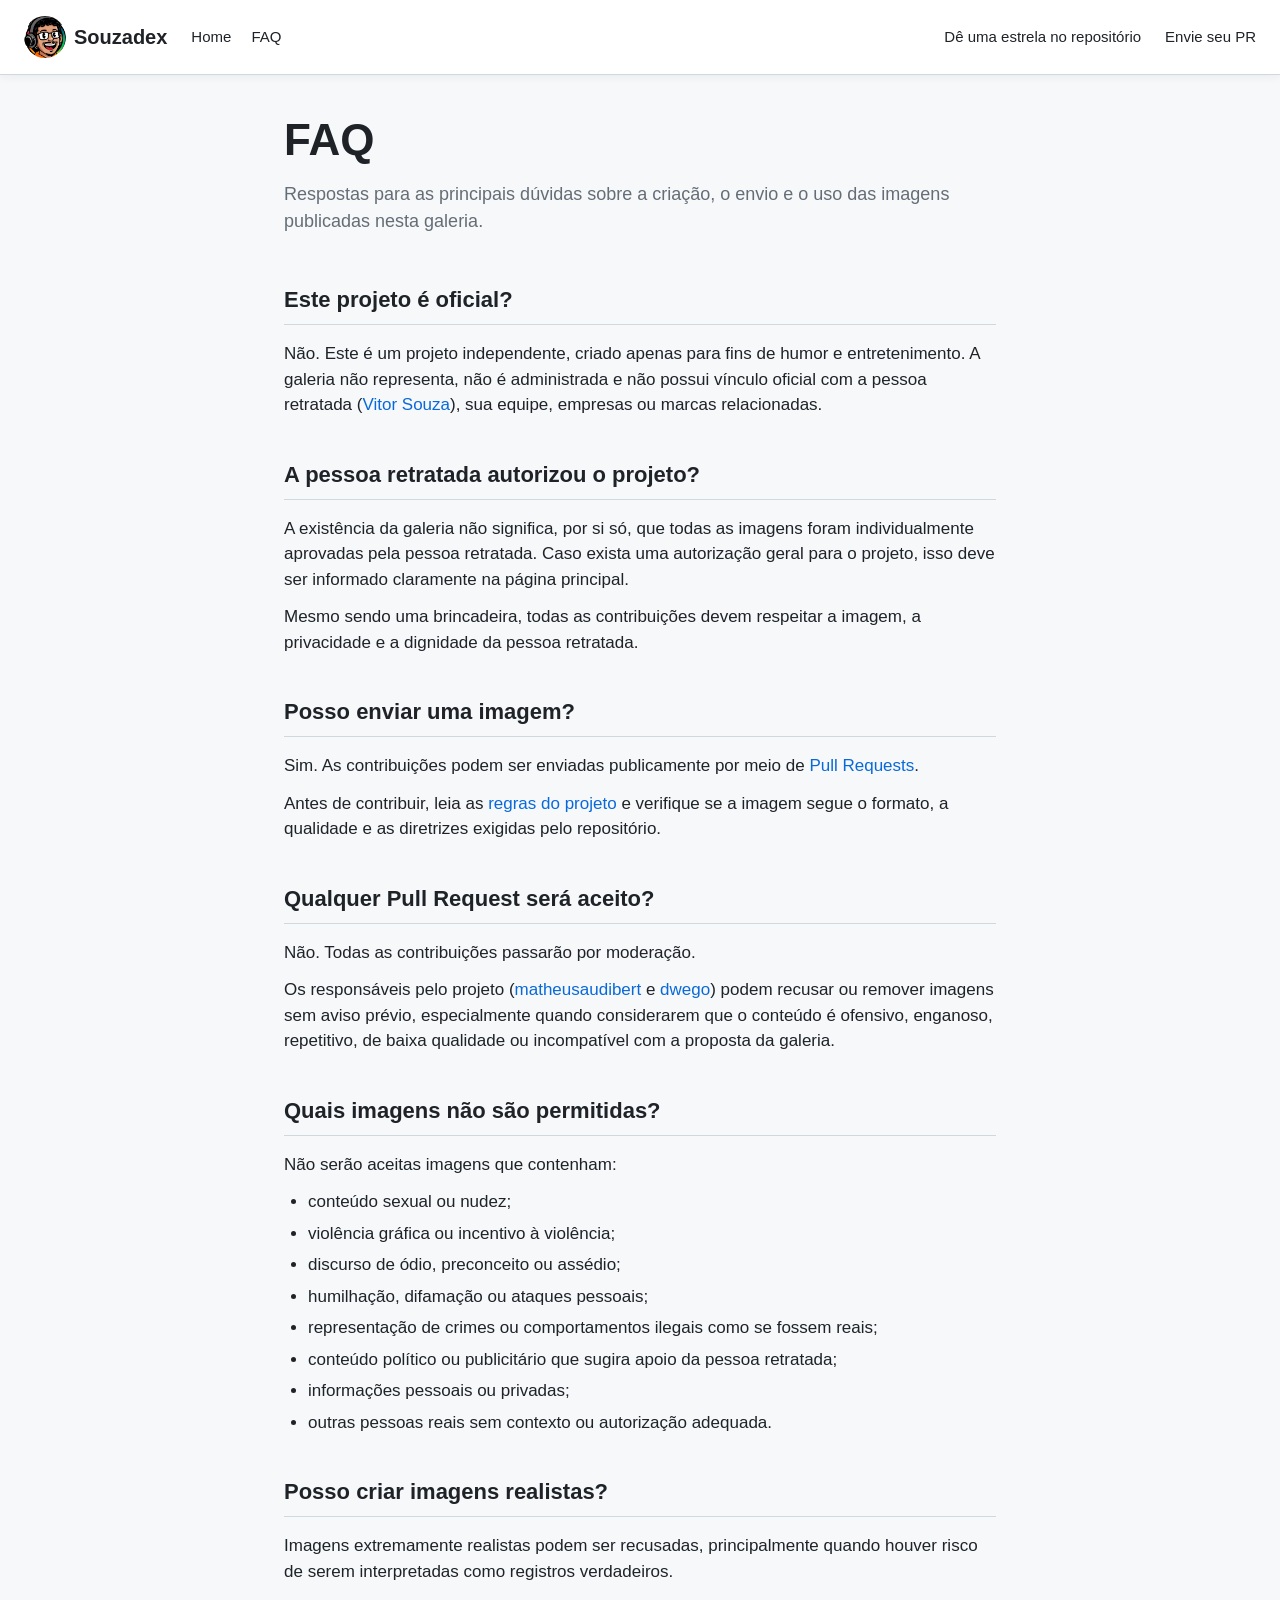
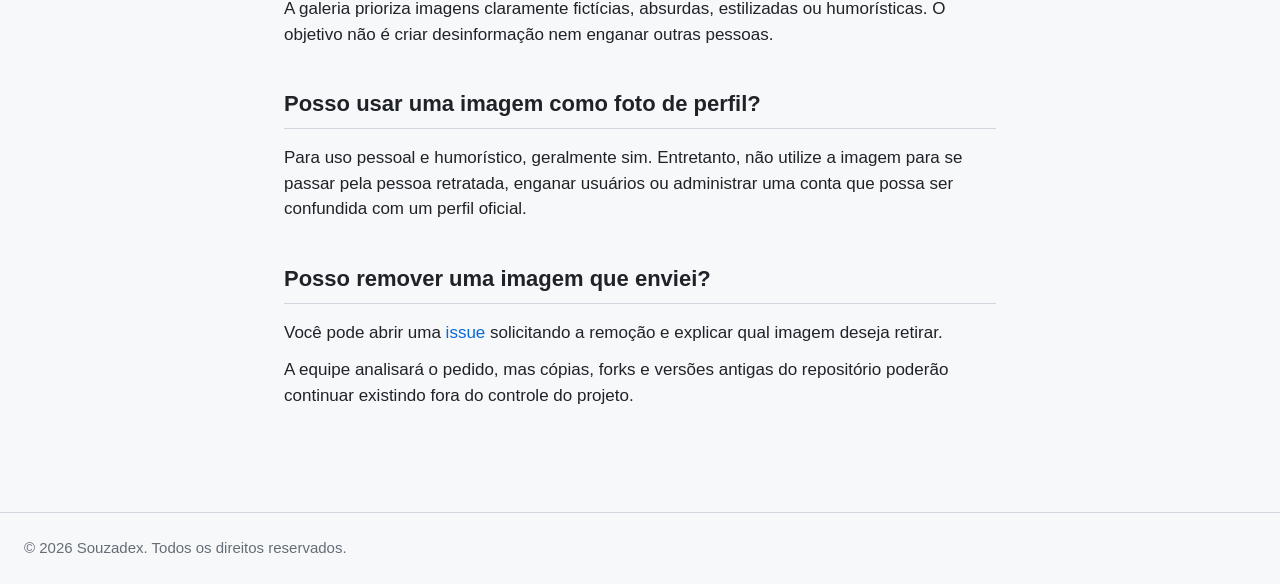
==== faq.html @ 67a1d586 "Refactor code structure for improved readability and maintainability" ====
<!DOCTYPE html>
<html lang="pt-BR">

<head>
  <meta charset="utf-8">
  <meta name="viewport" content="width=device-width, initial-scale=1">
  <title>Souzadex</title>
  <meta name="description"
    content="Souzadex — respostas para as principais dúvidas sobre a criação, o envio e o uso das imagens da galeria.">
  <link rel="icon" href="assets/icon.ico" type="image/x-icon">
  <link rel="stylesheet" href="styles/style.css">
</head>

<body>
  <header class="header">
    <div class="container header-inner">
      <a class="brand" href="./">
        <img class="brand-mark" src="assets/logo.png" alt="Souzadex" width="42" height="42">
        Souzadex
      </a>
      <nav class="header-nav">
        <a href="index.html">Home</a>
        <a href="faq.html">FAQ</a>
      </nav>
      <nav class="header-links">
        <a href="https://github.com/matheusaudibert/souzadex" target="_blank" rel="noopener">Dê uma estrela
          no repositório</a>
        <a href="https://github.com/matheusaudibert/souzadex/upload/main/assets/images" target="_blank"
          rel="noopener">Envie seu PR</a>
      </nav>
    </div>
  </header>

  <main class="container faq">
    <h1 class="faq-title">FAQ</h1>
    <p class="faq-subtitle">Respostas para as principais dúvidas sobre a criação, o envio e o uso das imagens
      publicadas nesta galeria.</p>

    <section class="faq-item">
      <h2>Este projeto é oficial?</h2>
      <hr>
      <p>Não. Este é um projeto independente, criado apenas para fins de humor e entretenimento. A galeria não
        representa, não é administrada e não possui vínculo oficial com a pessoa retratada (<a
          href="https://github.com/vsouzx" target="_blank" rel="noopener">Vitor Souza</a>), sua equipe, empresas ou
        marcas relacionadas.</p>
    </section>

    <section class="faq-item">
      <h2>A pessoa retratada autorizou o projeto?</h2>
      <hr>
      <p>A existência da galeria não significa, por si só, que todas as imagens foram individualmente aprovadas pela
        pessoa retratada. Caso exista uma autorização geral para o projeto, isso deve ser informado claramente na
        página principal.</p>
      <p>Mesmo sendo uma brincadeira, todas as contribuições devem respeitar a imagem, a privacidade e a dignidade da
        pessoa retratada.</p>
    </section>

    <section class="faq-item">
      <h2>Posso enviar uma imagem?</h2>
      <hr>
      <p>Sim. As contribuições podem ser enviadas publicamente por meio de <a
          href="https://github.com/matheusaudibert/souzadex/pulls" target="_blank" rel="noopener">Pull Requests</a>.</p>
      <p>Antes de contribuir, leia as <a href="https://github.com/matheusaudibert/souzadex/blob/main/CONTRIBUTING.md"
          target="_blank" rel="noopener">regras do projeto</a> e verifique se a imagem segue o formato, a qualidade e as
        diretrizes exigidas pelo repositório.</p>
    </section>

    <section class="faq-item">
      <h2>Qualquer Pull Request será aceito?</h2>
      <hr>
      <p>Não. Todas as contribuições passarão por moderação.</p>
      <p>Os responsáveis pelo projeto (<a href="https://github.com/matheusaudibert" target="_blank"
          rel="noopener">matheusaudibert</a> e <a href="https://github.com/dwego" target="_blank"
          rel="noopener">dwego</a>) podem recusar ou remover imagens sem aviso prévio, especialmente quando
        considerarem que o conteúdo é ofensivo, enganoso, repetitivo, de baixa qualidade ou incompatível com a proposta
        da galeria.</p>
    </section>

    <section class="faq-item">
      <h2>Quais imagens não são permitidas?</h2>
      <hr>
      <p>Não serão aceitas imagens que contenham:</p>
      <ul>
        <li>conteúdo sexual ou nudez;</li>
        <li>violência gráfica ou incentivo à violência;</li>
        <li>discurso de ódio, preconceito ou assédio;</li>
        <li>humilhação, difamação ou ataques pessoais;</li>
        <li>representação de crimes ou comportamentos ilegais como se fossem reais;</li>
        <li>conteúdo político ou publicitário que sugira apoio da pessoa retratada;</li>
        <li>informações pessoais ou privadas;</li>
        <li>outras pessoas reais sem contexto ou autorização adequada.</li>
      </ul>
    </section>

    <section class="faq-item">
      <h2>Posso criar imagens realistas?</h2>
      <hr>
      <p>Imagens extremamente realistas podem ser recusadas, principalmente quando houver risco de serem interpretadas
        como registros verdadeiros.</p>
      <p>A galeria prioriza imagens claramente fictícias, absurdas, estilizadas ou humorísticas. O objetivo não é criar
        desinformação nem enganar outras pessoas.</p>
    </section>

    <section class="faq-item">
      <h2>Posso usar uma imagem como foto de perfil?</h2>
      <hr>
      <p>Para uso pessoal e humorístico, geralmente sim. Entretanto, não utilize a imagem para se passar pela pessoa
        retratada, enganar usuários ou administrar uma conta que possa ser confundida com um perfil oficial.</p>
    </section>

    <section class="faq-item">
      <h2>Posso remover uma imagem que enviei?</h2>
      <hr>
      <p>Você pode abrir uma <a href="https://github.com/matheusaudibert/souzadex/issues" target="_blank"
          rel="noopener">issue</a> solicitando a remoção e explicar qual imagem deseja retirar.</p>
      <p>A equipe analisará o pedido, mas cópias, forks e versões antigas do repositório poderão continuar existindo
        fora do controle do projeto.</p>
    </section>
  </main>

  <footer class="footer">
    <div class="container">
      <p>© 2026 Souzadex. Todos os direitos reservados.</p>
    </div>
  </footer>
</body>

</html>
---- styles/style.css ----
@font-face {
  font-family: "Alliance No.1";
  src: url("../assets/fonts/AllianceNo1-Regular.woff2") format("woff2");
  font-weight: 400;
  font-style: normal;
  font-display: swap;
}

@font-face {
  font-family: "Alliance No.1";
  src: url("../assets/fonts/AllianceNo1-Medium.woff2") format("woff2");
  font-weight: 500;
  font-style: normal;
  font-display: swap;
}

@font-face {
  font-family: "Alliance No.1";
  src: url("../assets/fonts/AllianceNo1-SemiBold.woff2") format("woff2");
  font-weight: 600;
  font-style: normal;
  font-display: swap;
}

@font-face {
  font-family: "Alliance No.1";
  src: url("../assets/fonts/AllianceNo1-Bold.woff2") format("woff2");
  font-weight: 700;
  font-style: normal;
  font-display: swap;
}

:root {
  --bg: #f6f8fa;
  --card-bg: #ffffff;
  --border: #d0d7de;
  --text: #1f2328;
  --text-muted: #656d76;
  --link: #0969da;
  --radius: 6px;
}

* {
  box-sizing: border-box;
  margin: 0;
  padding: 0;
}

html {
  overflow-y: scroll;
}

body {
  font-family: "Alliance No.1", -apple-system, BlinkMacSystemFont, "Segoe UI", "Noto Sans", Helvetica, Arial, sans-serif;
  background: var(--bg);
  color: var(--text);
  font-size: 17px;
  line-height: 1.5;
}

a {
  color: var(--link);
  text-decoration: none;
}

a:hover {
  text-decoration: underline;
}

.container {
  max-width: 1600px;
  margin: 0 auto;
  padding: 0 24px;
}

@media (max-width: 640px) {
  .container {
    padding: 0 8px;
  }
}

/* Header */
.header {
  position: sticky;
  top: 0;
  z-index: 10;
  background: var(--card-bg);
  border-bottom: 1px solid var(--border);
  box-shadow: 0 2px 8px rgba(31, 35, 40, 0.06);
  margin-bottom: 32px;
}

.header-inner {
  display: flex;
  align-items: center;
  gap: 16px;
  padding-top: 16px;
  padding-bottom: 16px;
}

.brand {
  display: flex;
  align-items: center;
  gap: 8px;
  font-size: 20px;
  font-weight: 600;
  color: var(--text);
}

.brand:hover {
  text-decoration: none;
}

.brand-mark {
  display: block;
  width: 42px;
  height: 42px;
  border-radius: 50%;
  object-fit: cover;
}

.header-nav {
  display: flex;
  align-items: center;
  gap: 20px;
  margin-left: 8px;
  font-size: 15px;
}

.header-nav a {
  color: var(--text);
}

.header-links {
  display: flex;
  align-items: center;
  gap: 24px;
  margin-left: auto;
  font-size: 15px;
}

.header-links a {
  color: var(--text);
}

/* Grid */
.grid {
  display: grid;
  grid-template-columns: repeat(4, 1fr);
  gap: 32px;
  padding-bottom: 48px;
}

@media (max-width: 1024px) {
  .grid {
    grid-template-columns: repeat(3, 1fr);
  }
}

@media (max-width: 768px) {
  .grid {
    grid-template-columns: repeat(2, 1fr);
  }
}

@media (max-width: 480px) {
  .grid {
    grid-template-columns: 1fr;
  }
}

/* Card */
.card-image {
  display: block;
  padding: 8px;
  margin-bottom: 12px;
  background: var(--card-bg);
  border: 1px solid var(--border);
  border-radius: var(--radius);
  transition: box-shadow 0.15s ease, transform 0.15s ease;
}

.card-image:hover {
  box-shadow: 0 3px 12px rgba(31, 35, 40, 0.15);
  transform: translateY(-2px);
}

.card-image img {
  display: block;
  width: 100%;
  aspect-ratio: 1;
  object-fit: cover;
  border-radius: calc(var(--radius) - 2px);
}

.card-info {
  display: flex;
  align-items: center;
  justify-content: space-between;
  gap: 8px;
}

.card-title {
  font-size: 19px;
  font-weight: 600;
}

.card-title a {
  color: var(--text);
}

.card-number {
  color: var(--text-muted);
  font-weight: 400;
  padding-right: 4px;
}

.card-authors {
  display: flex;
  flex-wrap: nowrap;
  gap: 4px;
}

.card-authors img {
  display: block;
  border-radius: 4px;
}

/* Detail page */
.back-link {
  font-size: 15px;
  margin-left: auto;
  color: var(--text-muted);
}

.detail-container {
  display: flex;
  justify-content: center;
  padding-bottom: 48px;
}

.card-detail {
  width: 100%;
  max-width: 640px;
}

.card-detail .card-image:hover {
  transform: none;
}

.card-detail .card-title {
  font-size: 26px;
}

/* FAQ */
.faq {
  max-width: 760px;
  padding-bottom: 64px;
}

.faq-title {
  font-size: 44px;
  font-weight: 700;
  margin-bottom: 8px;
}

.faq-subtitle {
  font-size: 18px;
  color: var(--text-muted);
  margin-bottom: 48px;
}

.faq-item {
  margin-bottom: 40px;
}

.faq-item h2 {
  font-size: 22px;
  font-weight: 600;
  margin-bottom: 8px;
}

.faq-item hr {
  border: 0;
  border-top: 1px solid var(--border);
  margin-bottom: 16px;
}

.faq-item p {
  margin-bottom: 12px;
}

.faq-item ul {
  padding-left: 24px;
}

.faq-item li {
  margin-bottom: 6px;
}

/* Empty state */
.empty {
  padding: 48px 0;
  text-align: center;
  color: var(--text-muted);
}

/* Footer */
.footer {
  color: var(--text-muted);
  font-size: 15px;
}

.footer .container {
  border-top: 1px solid var(--border);
  padding-top: 24px;
  padding-bottom: 24px;
}
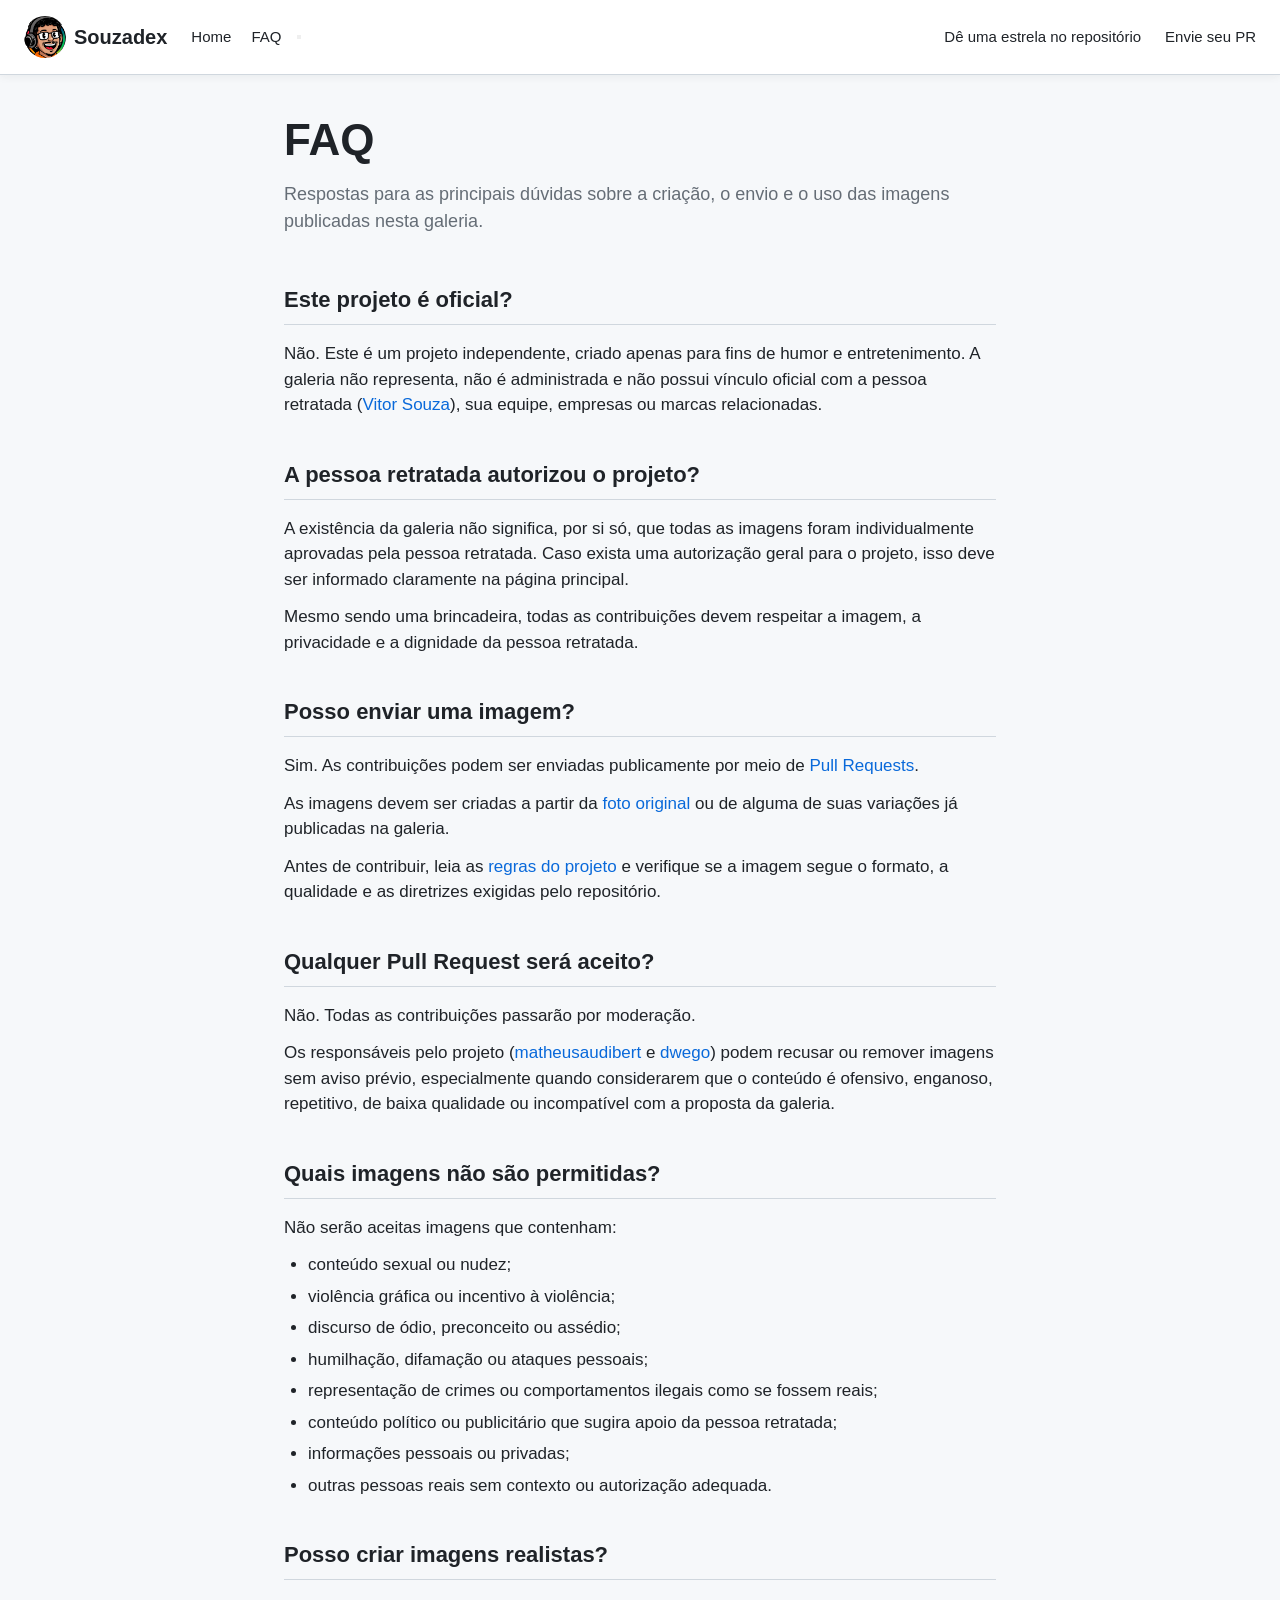
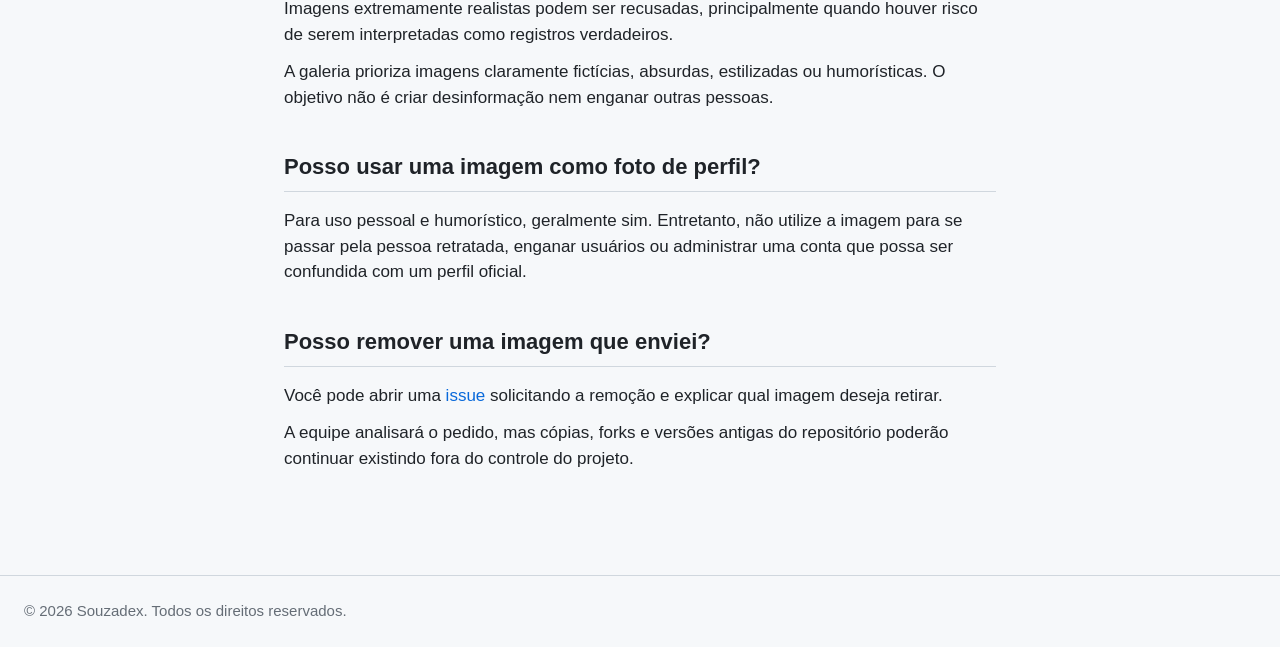
==== commit 95e76ca3: "docs: update CONTRIBUTING.md and FAQ to clarify image creation guidelines" ====
--- a/faq.html
+++ b/faq.html
@@ -5,8 +5,7 @@
   <meta charset="utf-8">
   <meta name="viewport" content="width=device-width, initial-scale=1">
   <title>Souzadex</title>
-  <meta name="description"
-    content="Souzadex — respostas para as principais dúvidas sobre a criação, o envio e o uso das imagens da galeria.">
+  <meta name="description" content="Souzadex, a galeria de fotos de IA do Vitor Souza">
   <link rel="icon" href="assets/icon.ico" type="image/x-icon">
   <link rel="stylesheet" href="styles/style.css">
 </head>
@@ -22,10 +21,15 @@
         <a href="index.html">Home</a>
         <a href="faq.html">FAQ</a>
       </nav>
+      <button class="menu-toggle" type="button" aria-label="Abrir menu" aria-expanded="false">
+        <span></span>
+        <span></span>
+        <span></span>
+      </button>
       <nav class="header-links">
         <a href="https://github.com/matheusaudibert/souzadex" target="_blank" rel="noopener">Dê uma estrela
           no repositório</a>
-        <a href="https://github.com/matheusaudibert/souzadex/upload/main/assets/images" target="_blank"
+        <a href="https://github.com/matheusaudibert/souzadex/blob/main/CONTRIBUTING.md" target="_blank"
           rel="noopener">Envie seu PR</a>
       </nav>
     </div>
@@ -60,6 +64,8 @@
       <hr>
       <p>Sim. As contribuições podem ser enviadas publicamente por meio de <a
           href="https://github.com/matheusaudibert/souzadex/pulls" target="_blank" rel="noopener">Pull Requests</a>.</p>
+      <p>As imagens devem ser criadas a partir da <a href="souza.html?foto=Original.jpeg">foto original</a> ou de
+        alguma de suas variações já publicadas na galeria.</p>
       <p>Antes de contribuir, leia as <a href="https://github.com/matheusaudibert/souzadex/blob/main/CONTRIBUTING.md"
           target="_blank" rel="noopener">regras do projeto</a> e verifique se a imagem segue o formato, a qualidade e as
         diretrizes exigidas pelo repositório.</p>
@@ -123,6 +129,8 @@
       <p>© 2026 Souzadex. Todos os direitos reservados.</p>
     </div>
   </footer>
+
+  <script src="scripts/menu.js"></script>
 </body>
 
 </html>
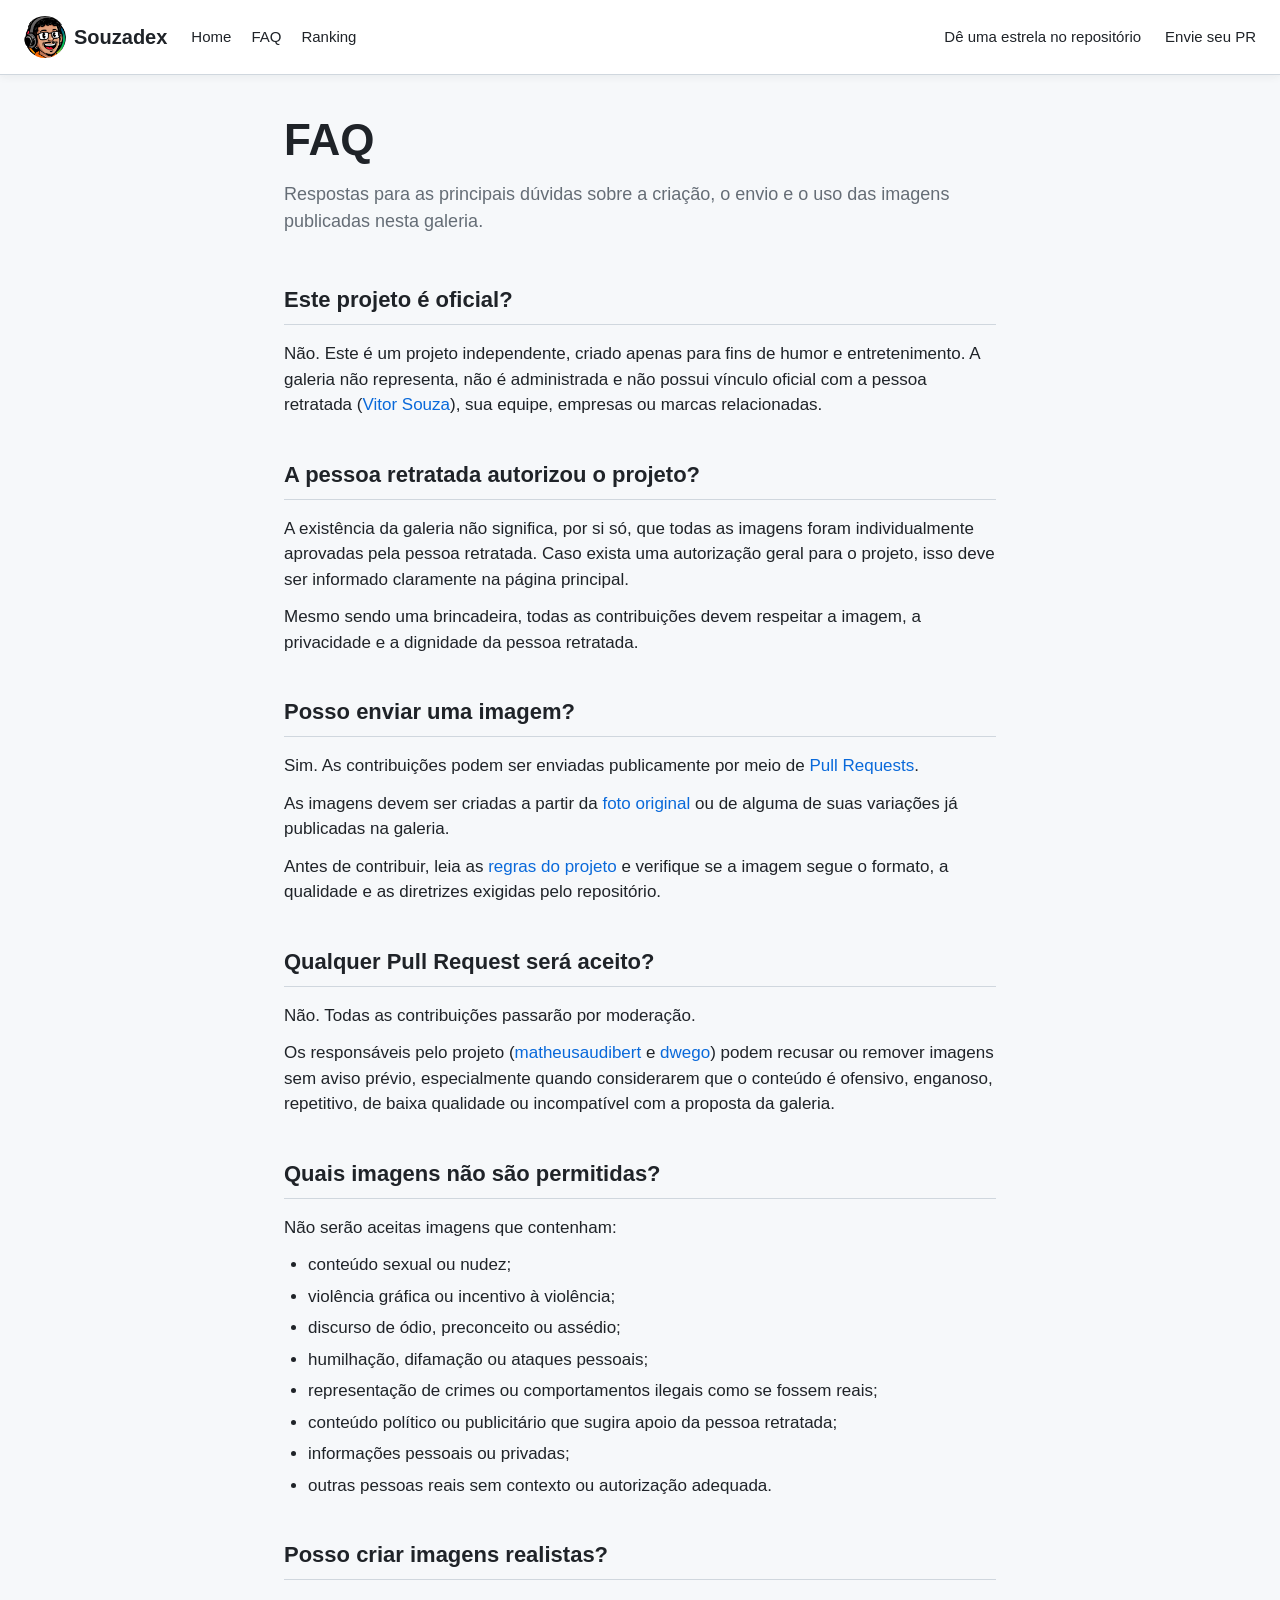
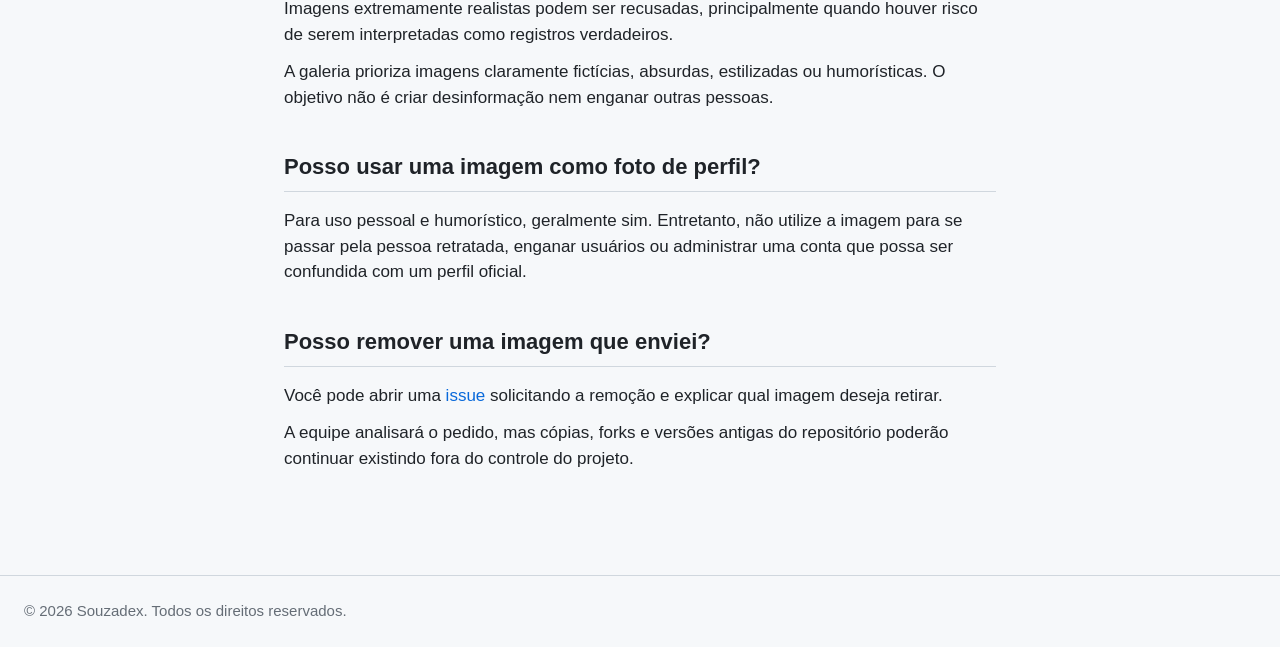
==== commit 01f570c1: "Merge pull request #43 from yasmini-mp3/feat/add-ranking-page feat: souza ranking" ====
--- a/faq.html
+++ b/faq.html
@@ -5,7 +5,18 @@
   <meta charset="utf-8">
   <meta name="viewport" content="width=device-width, initial-scale=1">
   <title>Souzadex</title>
-  <meta name="description" content="Souzadex, a galeria de fotos de IA do Vitor Souza">
+  <meta name="description" content="Galeria de fotos de IA do @souzaa.dev">
+  <meta property="og:type" content="website">
+  <meta property="og:title" content="Souzadex">
+  <meta property="og:description" content="Galeria de fotos de IA do @souzaa.dev">
+  <meta property="og:url" content="https://souzadex.vercel.app/faq.html">
+  <meta property="og:image" content="https://souzadex.vercel.app/assets/preview.png">
+  <meta property="og:image:width" content="968">
+  <meta property="og:image:height" content="443">
+  <meta name="twitter:card" content="summary_large_image">
+  <meta name="twitter:title" content="Souzadex">
+  <meta name="twitter:description" content="Galeria de fotos de IA do @souzaa.dev">
+  <meta name="twitter:image" content="https://souzadex.vercel.app/assets/preview.png">
   <link rel="icon" href="assets/icon.ico" type="image/x-icon">
   <link rel="stylesheet" href="styles/style.css">
 </head>
@@ -20,6 +31,7 @@
       <nav class="header-nav">
         <a href="index.html">Home</a>
         <a href="faq.html">FAQ</a>
+        <a href="ranking.html">Ranking</a>
       </nav>
       <button class="menu-toggle" type="button" aria-label="Abrir menu" aria-expanded="false">
         <span></span>
@@ -29,8 +41,8 @@
       <nav class="header-links">
         <a href="https://github.com/matheusaudibert/souzadex" target="_blank" rel="noopener">Dê uma estrela
           no repositório</a>
-        <a href="https://github.com/matheusaudibert/souzadex/blob/main/CONTRIBUTING.md" target="_blank"
-          rel="noopener">Envie seu PR</a>
+        <a href="https://github.com/matheusaudibert/souzadex/blob/main/CONTRIBUTING.md#enviando-um-souza"
+          target="_blank" rel="noopener">Envie seu PR</a>
       </nav>
     </div>
   </header>
@@ -64,7 +76,7 @@
       <hr>
       <p>Sim. As contribuições podem ser enviadas publicamente por meio de <a
           href="https://github.com/matheusaudibert/souzadex/pulls" target="_blank" rel="noopener">Pull Requests</a>.</p>
-      <p>As imagens devem ser criadas a partir da <a href="souza.html?foto=Original.jpeg">foto original</a> ou de
+      <p>As imagens devem ser criadas a partir da <a href="souza.html?foto=original.jpeg">foto original</a> ou de
         alguma de suas variações já publicadas na galeria.</p>
       <p>Antes de contribuir, leia as <a href="https://github.com/matheusaudibert/souzadex/blob/main/CONTRIBUTING.md"
           target="_blank" rel="noopener">regras do projeto</a> e verifique se a imagem segue o formato, a qualidade e as
--- a/styles/style.css
+++ b/styles/style.css
@@ -143,12 +143,109 @@
   color: var(--text);
 }
 
+.download-original {
+  display: inline-flex;
+  align-items: center;
+  gap: 6px;
+  padding: 5px 12px;
+  color: var(--text-muted);
+  border: 1px solid var(--border);
+  border-radius: var(--radius);
+  transition: color 0.15s ease, border-color 0.15s ease;
+}
+
+.header-links a.download-original {
+  color: var(--text-muted);
+}
+
+.download-original:hover {
+  color: var(--link);
+  border-color: var(--link);
+  text-decoration: none;
+}
+
+.menu-toggle {
+  display: none;
+  flex-direction: column;
+  justify-content: center;
+  gap: 5px;
+  width: 40px;
+  height: 40px;
+  margin-left: auto;
+  padding: 10px 9px;
+  background: none;
+  border: 1px solid var(--border);
+  border-radius: var(--radius);
+  cursor: pointer;
+}
+
+.menu-toggle span {
+  display: block;
+  width: 100%;
+  height: 2px;
+  background: var(--text);
+  border-radius: 1px;
+  transition: transform 0.2s ease, opacity 0.2s ease;
+}
+
+@media (max-width: 768px) {
+  .menu-toggle {
+    display: flex;
+  }
+
+  .menu-open .menu-toggle span:nth-child(1) {
+    transform: translateY(7px) rotate(45deg);
+  }
+
+  .menu-open .menu-toggle span:nth-child(2) {
+    opacity: 0;
+  }
+
+  .menu-open .menu-toggle span:nth-child(3) {
+    transform: translateY(-7px) rotate(-45deg);
+  }
+
+  .header-links {
+    display: none;
+    position: absolute;
+    top: 100%;
+    left: 0;
+    right: 0;
+    flex-direction: column;
+    align-items: stretch;
+    gap: 0;
+    margin: 0;
+    padding: 4px 24px;
+    background: var(--card-bg);
+    border-bottom: 1px solid var(--border);
+    box-shadow: 0 8px 16px rgba(31, 35, 40, 0.1);
+  }
+
+  .menu-open .header-links {
+    display: flex;
+  }
+
+  .header-links a {
+    padding: 12px 0;
+  }
+
+  .header-links a + a {
+    border-top: 1px solid var(--border);
+  }
+
+  .header-links a.download-original {
+    color: var(--text);
+    border: 0;
+    border-radius: 0;
+  }
+}
+
 /* Grid */
 .grid {
   display: grid;
   grid-template-columns: repeat(4, 1fr);
   gap: 32px;
-  padding-bottom: 48px;
+  padding-bottom: 32px;
 }
 
 @media (max-width: 1024px) {
@@ -167,6 +264,95 @@
   .grid {
     grid-template-columns: 1fr;
   }
+}
+
+/* Toolbar */
+.toolbar {
+  display: flex;
+  justify-content: flex-end;
+  margin-bottom: 24px;
+}
+
+.page-size-control {
+  display: inline-flex;
+  align-items: center;
+  gap: 8px;
+  font-size: 15px;
+  color: var(--text-muted);
+}
+
+.page-size-control select {
+  font-family: inherit;
+  font-size: 15px;
+  color: var(--text);
+  background: var(--card-bg);
+  border: 1px solid var(--border);
+  border-radius: var(--radius);
+  padding: 6px 10px;
+  cursor: pointer;
+}
+
+.page-size-control select:hover {
+  border-color: var(--text-muted);
+}
+
+/* Pagination */
+.pagination {
+  display: flex;
+  flex-wrap: wrap;
+  align-items: center;
+  justify-content: center;
+  gap: 8px;
+  padding-bottom: 48px;
+}
+
+.pagination:empty {
+  display: none;
+}
+
+.page-link,
+.page-current,
+.page-disabled,
+.page-ellipsis {
+  display: inline-flex;
+  align-items: center;
+  justify-content: center;
+  min-width: 40px;
+  height: 40px;
+  padding: 0 12px;
+  border-radius: var(--radius);
+  font-size: 15px;
+}
+
+.page-link {
+  color: var(--text);
+  background: var(--card-bg);
+  border: 1px solid var(--border);
+  transition: box-shadow 0.15s ease, border-color 0.15s ease;
+}
+
+.page-link:hover {
+  text-decoration: none;
+  border-color: var(--text-muted);
+  box-shadow: 0 2px 8px rgba(31, 35, 40, 0.08);
+}
+
+.page-current {
+  color: #fff;
+  background: var(--link);
+  border: 1px solid var(--link);
+  font-weight: 600;
+}
+
+.page-disabled {
+  color: var(--text-muted);
+  background: var(--card-bg);
+  border: 1px solid var(--border);
+  opacity: 0.5;
+}
+
+.page-ellipsis {
+  color: var(--text-muted);
 }
 
 /* Card */
@@ -226,6 +412,30 @@
   border-radius: 4px;
 }
 
+.card-actions {
+  display: flex;
+  align-items: center;
+  gap: 8px;
+}
+
+.card-download {
+  display: flex;
+  align-items: center;
+  justify-content: center;
+  width: 36px;
+  height: 36px;
+  color: var(--text-muted);
+  background: var(--card-bg);
+  border: 1px solid var(--border);
+  border-radius: var(--radius);
+  transition: color 0.15s ease, border-color 0.15s ease;
+}
+
+.card-download:hover {
+  color: var(--link);
+  border-color: var(--link);
+}
+
 /* Detail page */
 .back-link {
   font-size: 15px;
@@ -298,6 +508,73 @@
   margin-bottom: 6px;
 }
 
+/* Ranking */
+.ranking {
+  max-width: 760px;
+  padding-bottom: 64px;
+}
+
+.ranking-title {
+  font-size: 44px;
+  font-weight: 700;
+  margin-bottom: 8px;
+}
+
+.ranking-subtitle {
+  font-size: 18px;
+  color: var(--text-muted);
+  margin-bottom: 48px;
+}
+
+.ranking-list {
+  display: flex;
+  flex-direction: column;
+  gap: 8px;
+}
+
+.ranking-item {
+  display: flex;
+  align-items: center;
+  gap: 16px;
+  padding: 16px 20px;
+  background: var(--card-bg);
+  border: 1px solid var(--border);
+  border-radius: var(--radius);
+}
+
+.ranking-position {
+  font-size: 17px;
+  font-weight: 700;
+  color: var(--text-muted);
+  min-width: 24px;
+  text-align: right;
+}
+
+.ranking-item--gold .ranking-position   { color: #bf8700; }
+.ranking-item--silver .ranking-position { color: #57606a; }
+.ranking-item--bronze .ranking-position { color: #953800; }
+
+.ranking-avatar {
+  width: 48px;
+  height: 48px;
+  border-radius: 50%;
+  object-fit: cover;
+  flex-shrink: 0;
+}
+
+.ranking-name {
+  flex: 1;
+  font-size: 17px;
+  font-weight: 600;
+  color: var(--text);
+}
+
+.ranking-count {
+  font-size: 15px;
+  color: var(--text-muted);
+  white-space: nowrap;
+}
+
 /* Empty state */
 .empty {
   padding: 48px 0;
@@ -315,4 +592,16 @@
   border-top: 1px solid var(--border);
   padding-top: 24px;
   padding-bottom: 24px;
+}
+
+@media (max-width: 768px) {
+  .footer {
+    text-align: center;
+  }
+}
+
+@media (max-width: 640px) {
+  .header-links {
+    padding: 4px 8px;
+  }
 }
